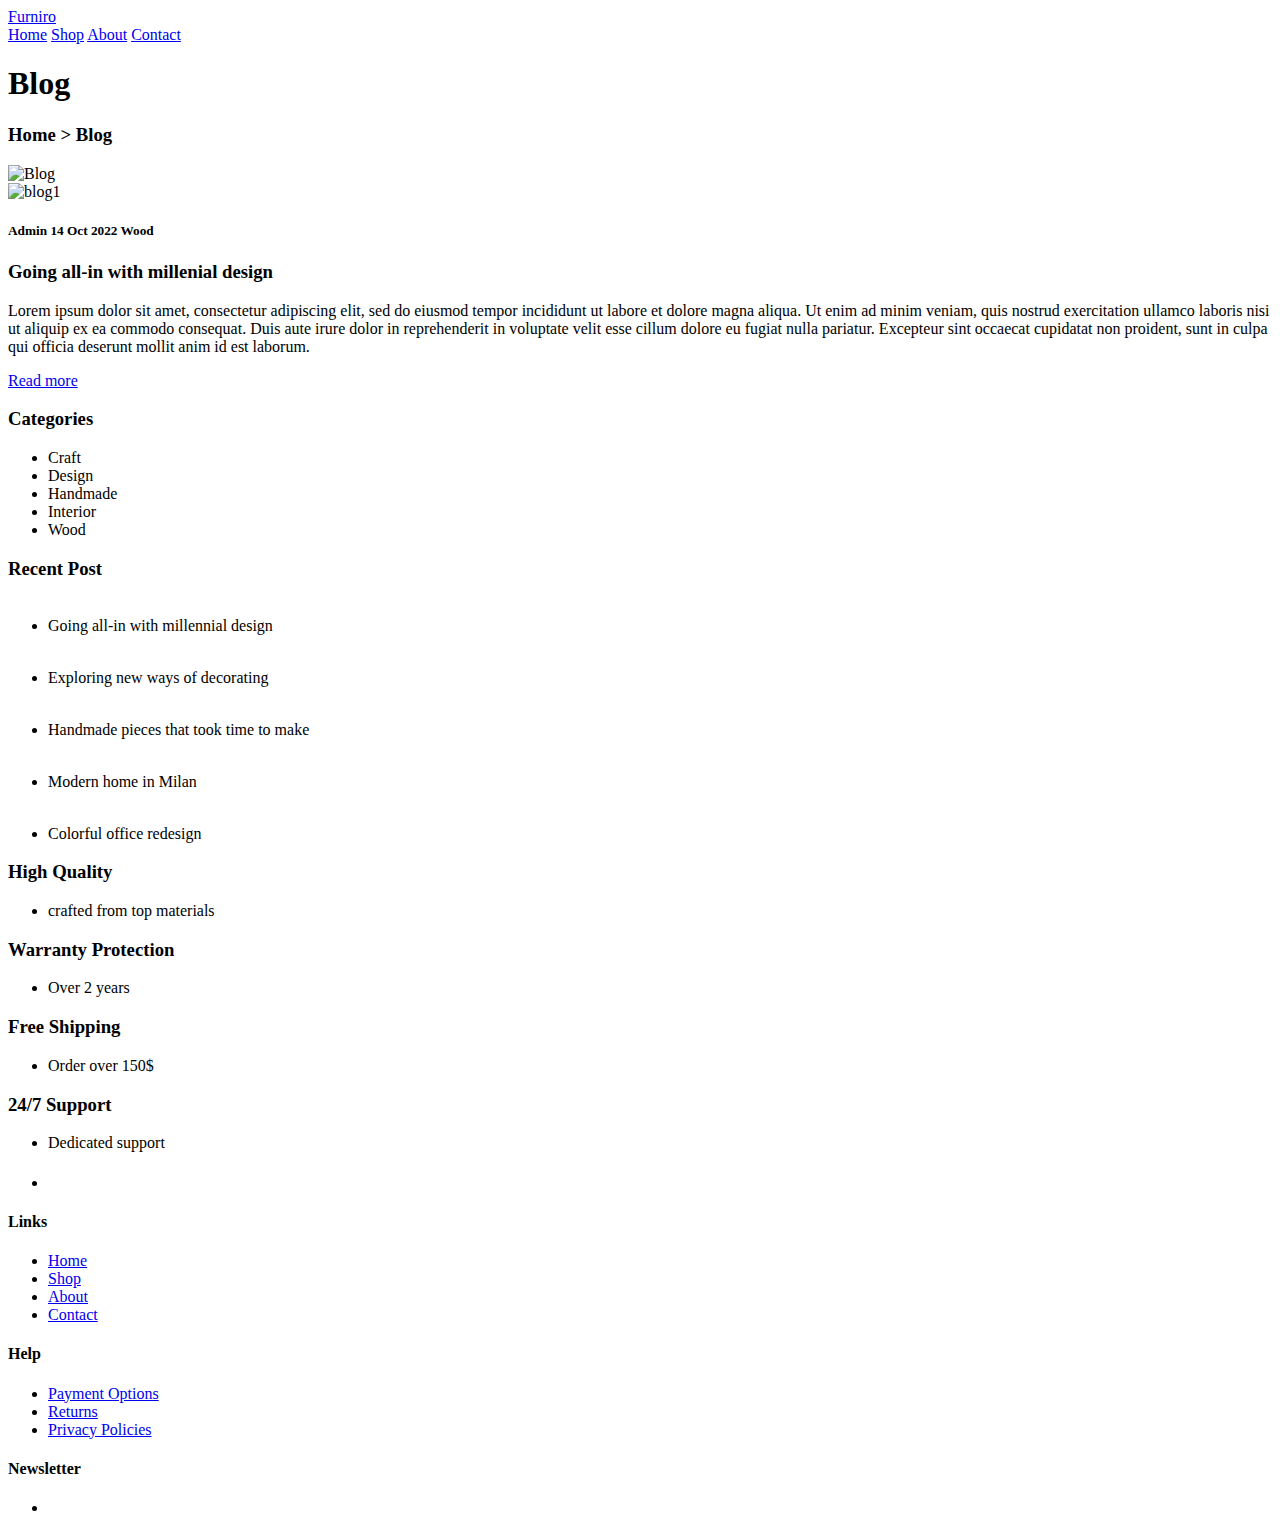
==== blog.html @ 9db1f1de "addBlog.html" ====
<!DOCTYPE html>
<html lang="en">
<head>
    <meta charset="UTF-8">
    <meta name="viewport" content="width=device-width, initial-scale=1.0">
    <title>Blog</title>
    <link rel="stylesheet" href="blogstyle.css">
</head>
<body>
    <header class="header">
        <a href="#" class="logo"><span>Furniro</span></a>

        <nav class="navbar">
            <a href="index.html">Home</a>
            <a href="#">Shop</a>
            <a href="#">About</a>
            <a href="contact.html" class="active">Contact</a>
        </nav>
    </header>

    <article class="article">
        <h1>Blog</h1>
        <h3>Home > Blog</h3>
        <img src="" alt="Blog">
    </article>

    <section class="home">
        <div class="home-content">
            <div class="content-row">
                <div class="left-column">
                    <div class="card">
                        <img src="" alt="blog1">
                        <h5>Admin   14 Oct 2022   Wood</h5>
                        <h3>Going all-in with millenial design</h3>
                        <p>Lorem ipsum dolor sit amet, consectetur adipiscing elit, 
                            sed do eiusmod tempor incididunt ut labore et dolore magna aliqua.
                             Ut enim ad minim veniam, quis nostrud exercitation ullamco laboris 
                             nisi ut aliquip ex ea commodo consequat. Duis aute irure dolor in 
                             reprehenderit in voluptate velit esse cillum dolore eu fugiat nulla 
                             pariatur. Excepteur sint occaecat cupidatat non proident, sunt in culpa 
                             qui officia deserunt mollit anim id est laborum.</p>
                        <a href="#">Read more</a>
                    </div>
                </div>
                <div class="right-comlumn">
                    <div class="card">
                        <div class="categories">
                            <h3>Categories</h3>
                            <ul>
                                <li>Craft</li>
                                <li>Design</li>
                                <li>Handmade</li>
                                <li>Interior</li>
                                <li>Wood</li>
                            </ul>
                        </div>
                      <div class="content">
                        <h3>Recent Post</h3>
                        <ul>
                            <img src="" alt="">
                            <li>Going all-in with millennial design</li>
                        </ul>
                        <ul>
                            <img src="" alt="">
                            <li>Exploring new ways of decorating</li>
                        </ul>
                        <ul>
                            <img src="" alt="">
                            <li>Handmade pieces that took time to make</li>
                        </ul>
                        <ul>
                            <img src="" alt="">
                            <li>Modern home in Milan</li>
                        </ul>
                        <ul>
                            <img src="" alt="">
                            <li>Colorful office redesign</li>
                        </ul>
                      </div>  
                    </div>
                </div>
            </div>
        </div>
        

        <div class="feature-bar">
            <div class="row">
                <div class="feature-item">
                    <h3>High Quality</h3>
                    <ul>
                        <li>crafted from top materials</li>
                    </ul>
                </div>
                <div class="feature-item">
                    <h3>Warranty Protection</h3>
                    <ul>
                        <li>Over 2 years</li>
                    </ul>
                </div>
                <div class="feature-item">
                    <h3>Free Shipping</h3>
                    <ul>
                        <li>Order over 150$</li>
                    </ul>
                </div>
                <div class="feature-item">
                    <h3>24/7 Support</h3>
                    <ul>
                        <li>Dedicated support</li>
                    </ul>
                </div>
            </div>
        </div>
    </section>

    <footer class="footer">
        <div class="container">
            <div class="row">
                <div class="footer-col">
                    <h4></h4>
                    <ul>
                        <li><a href="#"></a></li>
                    </ul>
                </div>
                <div class="footer-col">
                    <h4>Links</h4>
                    <ul>
                        <li><a href="#">Home</a></li>
                        <li><a href="#">Shop</a></li>
                        <li><a href="#">About</a></li>
                        <li><a href="#">Contact</a></li>
                    </ul>
                </div>
                <div class="footer-col">
                    <h4>Help</h4>
                    <ul>
                        <li><a href="#">Payment Options</a></li>
                        <li><a href="#">Returns</a></li>
                        <li><a href="#">Privacy Policies</a></li>
                    </ul>
                </div>
                <div class="footer-col">
                    <h4>Newsletter</h4>
                    <ul>
                        <li><a href="#"></a></li>
                    </ul>
                </div>
            </div>
        </div>
    </footer>
</body>
</html>
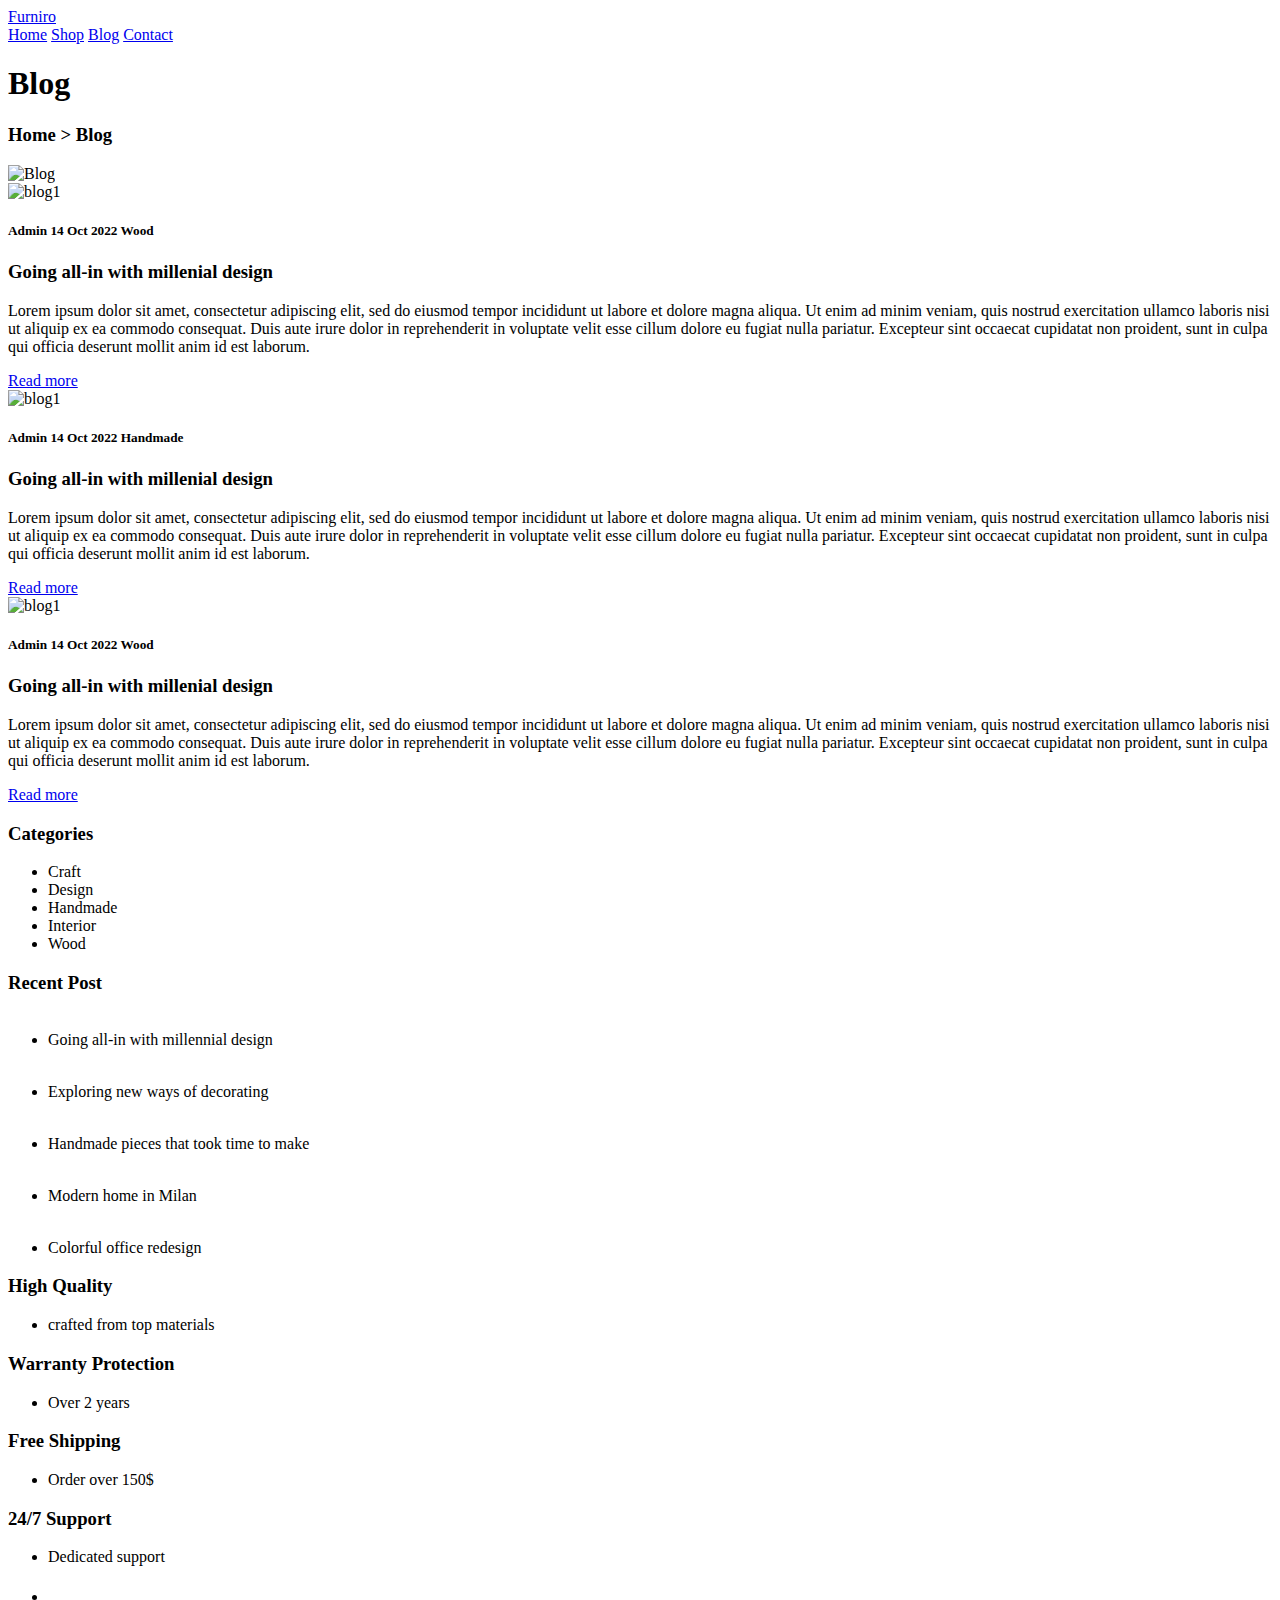
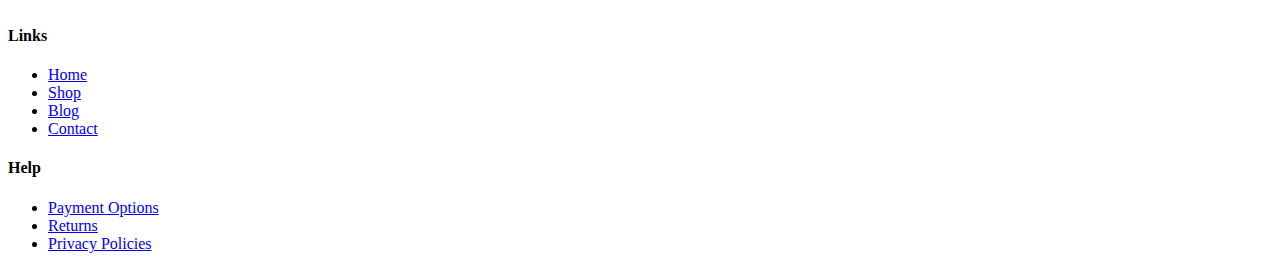
==== commit 490be59c: "AbouttoBlog" ====
--- a/blog.html
+++ b/blog.html
@@ -13,7 +13,7 @@
         <nav class="navbar">
             <a href="index.html">Home</a>
             <a href="#">Shop</a>
-            <a href="#">About</a>
+            <a href="blog.html">Blog</a>
             <a href="contact.html" class="active">Contact</a>
         </nav>
     </header>
@@ -28,6 +28,32 @@
         <div class="home-content">
             <div class="content-row">
                 <div class="left-column">
+                    <div class="card">
+                        <img src="" alt="blog1">
+                        <h5>Admin   14 Oct 2022   Wood</h5>
+                        <h3>Going all-in with millenial design</h3>
+                        <p>Lorem ipsum dolor sit amet, consectetur adipiscing elit, 
+                            sed do eiusmod tempor incididunt ut labore et dolore magna aliqua.
+                             Ut enim ad minim veniam, quis nostrud exercitation ullamco laboris 
+                             nisi ut aliquip ex ea commodo consequat. Duis aute irure dolor in 
+                             reprehenderit in voluptate velit esse cillum dolore eu fugiat nulla 
+                             pariatur. Excepteur sint occaecat cupidatat non proident, sunt in culpa 
+                             qui officia deserunt mollit anim id est laborum.</p>
+                        <a href="#">Read more</a>
+                    </div>
+                    <div class="card">
+                        <img src="" alt="blog1">
+                        <h5>Admin   14 Oct 2022   Handmade</h5>
+                        <h3>Going all-in with millenial design</h3>
+                        <p>Lorem ipsum dolor sit amet, consectetur adipiscing elit, 
+                            sed do eiusmod tempor incididunt ut labore et dolore magna aliqua.
+                             Ut enim ad minim veniam, quis nostrud exercitation ullamco laboris 
+                             nisi ut aliquip ex ea commodo consequat. Duis aute irure dolor in 
+                             reprehenderit in voluptate velit esse cillum dolore eu fugiat nulla 
+                             pariatur. Excepteur sint occaecat cupidatat non proident, sunt in culpa 
+                             qui officia deserunt mollit anim id est laborum.</p>
+                        <a href="#">Read more</a>
+                    </div>
                     <div class="card">
                         <img src="" alt="blog1">
                         <h5>Admin   14 Oct 2022   Wood</h5>
@@ -127,8 +153,8 @@
                     <ul>
                         <li><a href="#">Home</a></li>
                         <li><a href="#">Shop</a></li>
-                        <li><a href="#">About</a></li>
-                        <li><a href="#">Contact</a></li>
+                        <li><a href="blog.html">Blog</a></li>
+                        <li><a href="contact.html">Contact</a></li>
                     </ul>
                 </div>
                 <div class="footer-col">
@@ -139,12 +165,6 @@
                         <li><a href="#">Privacy Policies</a></li>
                     </ul>
                 </div>
-                <div class="footer-col">
-                    <h4>Newsletter</h4>
-                    <ul>
-                        <li><a href="#"></a></li>
-                    </ul>
-                </div>
             </div>
         </div>
     </footer>
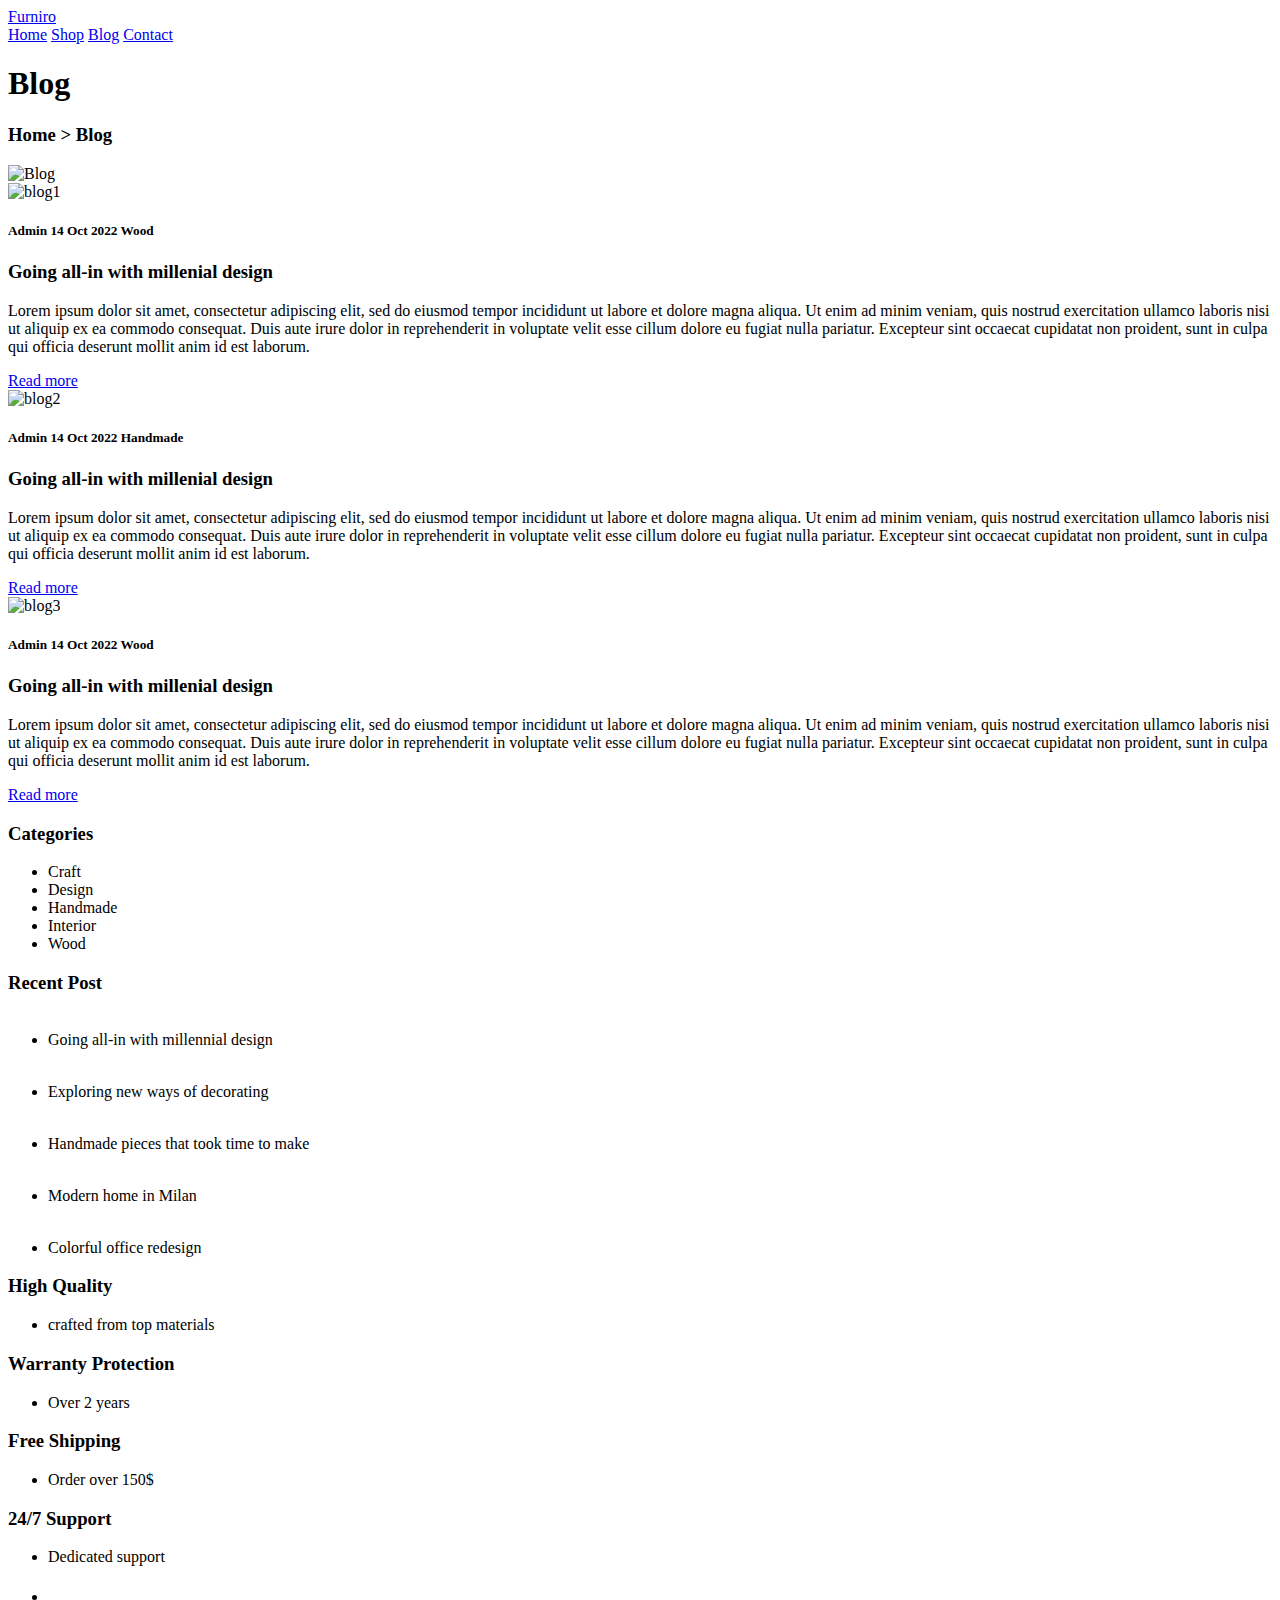
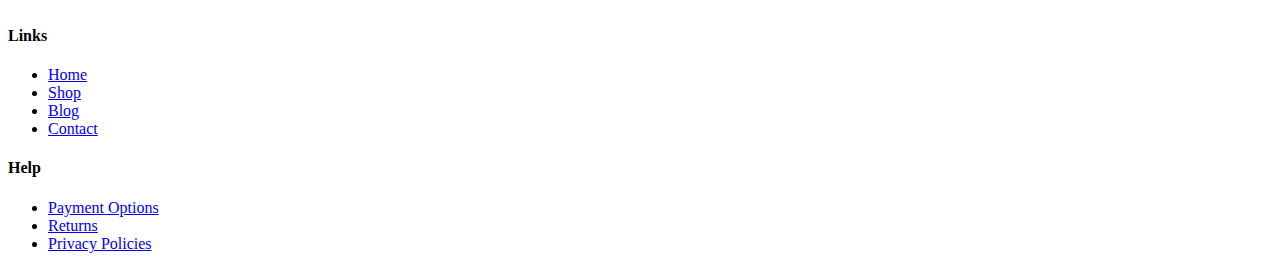
==== commit afd0d61b: "simplenavbar" ====
--- a/blog.html
+++ b/blog.html
@@ -42,7 +42,7 @@
                         <a href="#">Read more</a>
                     </div>
                     <div class="card">
-                        <img src="" alt="blog1">
+                        <img src="" alt="blog2">
                         <h5>Admin   14 Oct 2022   Handmade</h5>
                         <h3>Going all-in with millenial design</h3>
                         <p>Lorem ipsum dolor sit amet, consectetur adipiscing elit, 
@@ -55,7 +55,7 @@
                         <a href="#">Read more</a>
                     </div>
                     <div class="card">
-                        <img src="" alt="blog1">
+                        <img src="" alt="blog3">
                         <h5>Admin   14 Oct 2022   Wood</h5>
                         <h3>Going all-in with millenial design</h3>
                         <p>Lorem ipsum dolor sit amet, consectetur adipiscing elit, 
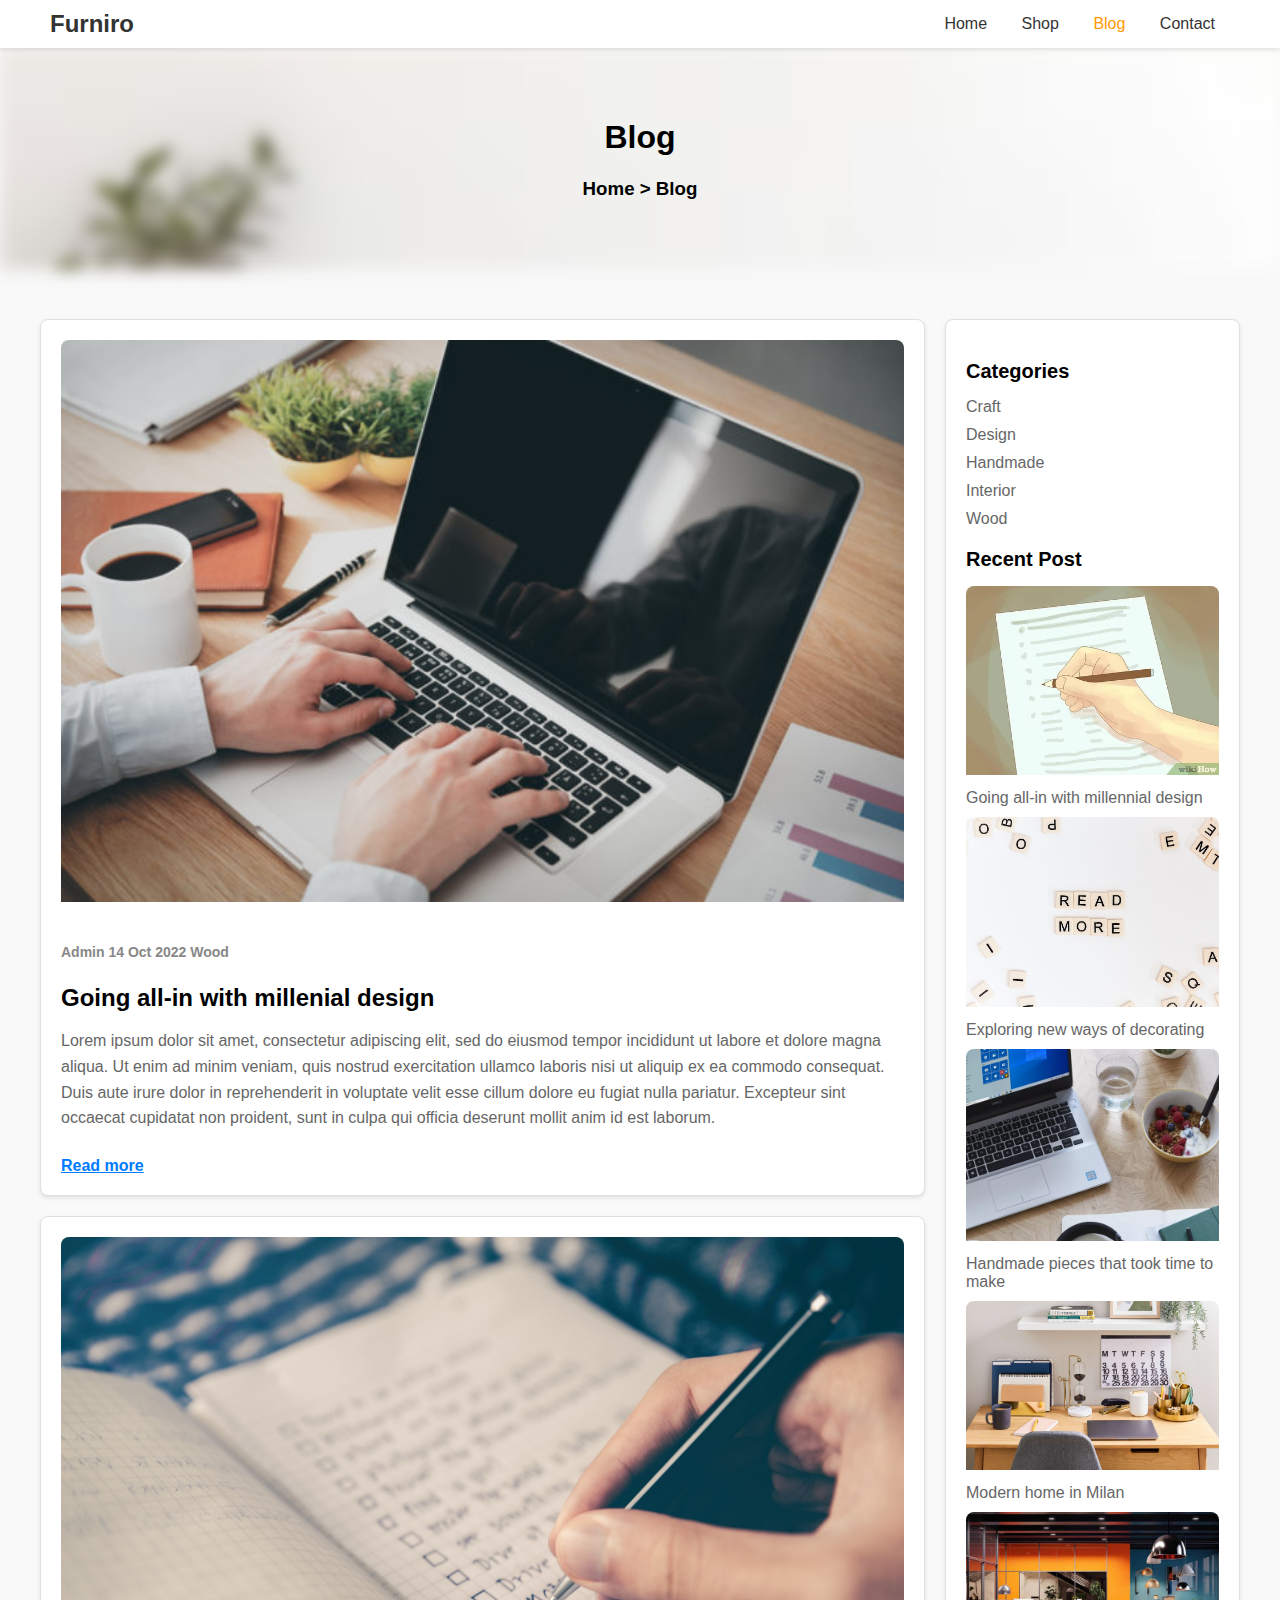
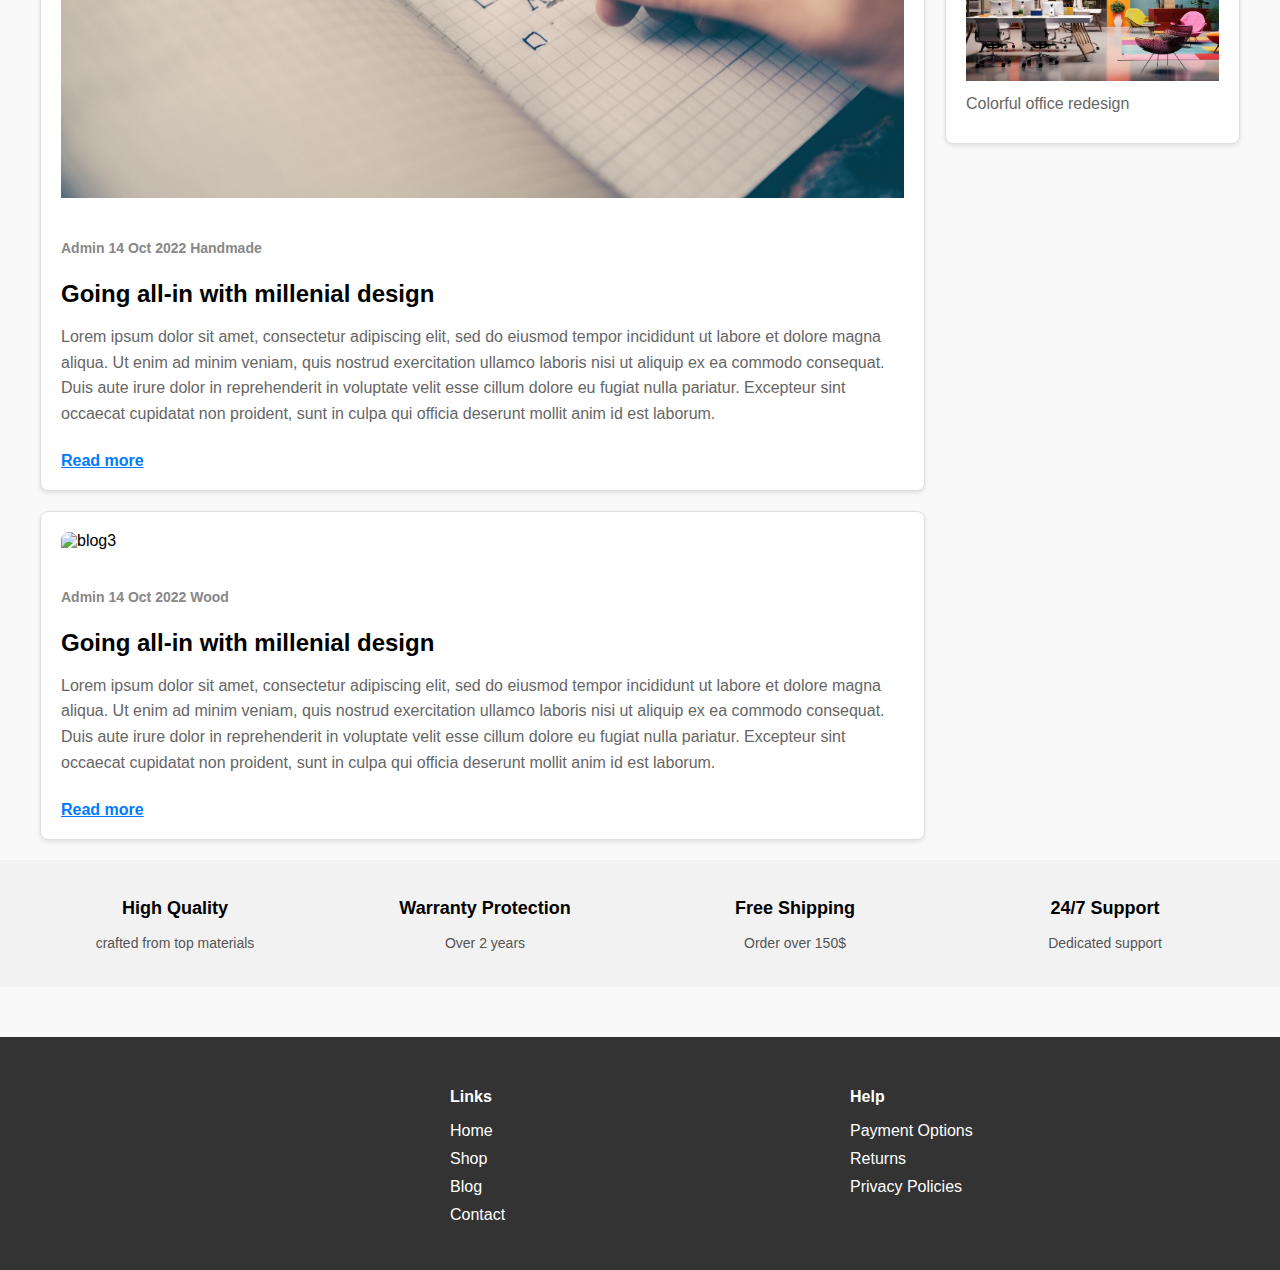
==== commit 394df383: "add blog and contact" ====
--- a/blog.html
+++ b/blog.html
@@ -5,6 +5,7 @@
     <meta name="viewport" content="width=device-width, initial-scale=1.0">
     <title>Blog</title>
     <link rel="stylesheet" href="blogstyle.css">
+    <link rel="stylesheet" href="https://use.fontawesome.com/releases/v6.5.2/css/all.css">
 </head>
 <body>
     <header class="header">
@@ -12,16 +13,16 @@
 
         <nav class="navbar">
             <a href="index.html">Home</a>
-            <a href="#">Shop</a>
-            <a href="blog.html">Blog</a>
-            <a href="contact.html" class="active">Contact</a>
+            <a href="singleProduct.html">Shop</a>
+            <a href="blog.html" class="active">Blog</a>
+            <a href="contact.html">Contact</a>
         </nav>
     </header>
 
     <article class="article">
         <h1>Blog</h1>
         <h3>Home > Blog</h3>
-        <img src="" alt="Blog">
+        <img src="assets/picws.avif" alt="Blog">
     </article>
 
     <section class="home">
@@ -29,7 +30,7 @@
             <div class="content-row">
                 <div class="left-column">
                     <div class="card">
-                        <img src="" alt="blog1">
+                        <img src="assets/mac.jpg" alt="blog1">
                         <h5>Admin   14 Oct 2022   Wood</h5>
                         <h3>Going all-in with millenial design</h3>
                         <p>Lorem ipsum dolor sit amet, consectetur adipiscing elit, 
@@ -42,7 +43,7 @@
                         <a href="#">Read more</a>
                     </div>
                     <div class="card">
-                        <img src="" alt="blog2">
+                        <img src="assets/paper.jpeg" alt="blog2">
                         <h5>Admin   14 Oct 2022   Handmade</h5>
                         <h3>Going all-in with millenial design</h3>
                         <p>Lorem ipsum dolor sit amet, consectetur adipiscing elit, 
@@ -55,7 +56,7 @@
                         <a href="#">Read more</a>
                     </div>
                     <div class="card">
-                        <img src="" alt="blog3">
+                        <img src="assets/blog3.png" alt="blog3">
                         <h5>Admin   14 Oct 2022   Wood</h5>
                         <h3>Going all-in with millenial design</h3>
                         <p>Lorem ipsum dolor sit amet, consectetur adipiscing elit, 
@@ -83,23 +84,23 @@
                       <div class="content">
                         <h3>Recent Post</h3>
                         <ul>
-                            <img src="" alt="">
+                            <img src="assets/recent1.jpg" alt="recent1">
                             <li>Going all-in with millennial design</li>
                         </ul>
                         <ul>
-                            <img src="" alt="">
+                            <img src="assets/recent2.jpg" alt="recent2">
                             <li>Exploring new ways of decorating</li>
                         </ul>
                         <ul>
-                            <img src="" alt="">
+                            <img src="assets/recent3.webp" alt="recent3">
                             <li>Handmade pieces that took time to make</li>
                         </ul>
                         <ul>
-                            <img src="" alt="">
+                            <img src="assets/recent4.jpg" alt="recent4">
                             <li>Modern home in Milan</li>
                         </ul>
                         <ul>
-                            <img src="" alt="">
+                            <img src="assets/recent5.jpg" alt="recent5">
                             <li>Colorful office redesign</li>
                         </ul>
                       </div>  
@@ -112,25 +113,25 @@
         <div class="feature-bar">
             <div class="row">
                 <div class="feature-item">
-                    <h3>High Quality</h3>
+                    <h3><i class="fa-solid fa-trophy"></i>High Quality</h3>
                     <ul>
                         <li>crafted from top materials</li>
                     </ul>
                 </div>
                 <div class="feature-item">
-                    <h3>Warranty Protection</h3>
+                    <h3><i class="fa-regular fa-square-check"></i>Warranty Protection</h3>
                     <ul>
                         <li>Over 2 years</li>
                     </ul>
                 </div>
                 <div class="feature-item">
-                    <h3>Free Shipping</h3>
+                    <h3><i class="fa-solid fa-hand-holding-heart"></i>Free Shipping</h3>
                     <ul>
                         <li>Order over 150$</li>
                     </ul>
                 </div>
                 <div class="feature-item">
-                    <h3>24/7 Support</h3>
+                    <h3><i class="fa-solid fa-headset"></i>24/7 Support</h3>
                     <ul>
                         <li>Dedicated support</li>
                     </ul>
--- a/blogstyle.css
+++ b/blogstyle.css
@@ -0,0 +1,219 @@
+body {
+    font-family: 'Nunion', sans-serif;
+    margin: 0;
+    padding: 0;
+    box-sizing: border-box;
+    background-color: #f9f9f9;
+}
+
+.header {
+    background-color: #fff;
+    display: flex;
+    justify-content: space-between;
+    align-items: center;
+    padding: 10px 50px;
+    box-shadow: 0 2px 4px rgba(0, 0, 0, 0.1);
+}
+
+.header .logo {
+    font-size: 24px;
+    font-weight: bold;
+    color: #333;
+    text-decoration: none;
+}
+
+.header .navbar a {
+    color: #333;
+    text-decoration: none;
+    margin: 0 15px;
+    padding: 8px 0;
+}
+
+.header .navbar a.active, 
+.header .navbar a:hover {
+    color: #ff9900;
+}
+
+.article {
+    position: relative;
+    text-align: center;
+    color: black;
+    padding: 50px 0;
+}
+
+.article img {
+    position: absolute;
+    top: 0;
+    left: 0;
+    width: 100%;
+    height: 100%;
+    object-fit: cover;
+    filter: blur(8px);
+    z-index: -1;
+}
+
+.article h1, .article h3 {
+    position: relative;
+    z-index: 1;
+}
+.home {
+    padding: 50px 0;
+}
+
+.home-content {
+    max-width: 1200px;
+    margin: 0 auto;
+}
+
+.content-row {
+    display: flex;
+    justify-content: space-between;
+}
+
+.left-column {
+    flex: 3;
+    margin-right: 20px;
+}
+
+.right-comlumn {
+    flex: 1;
+}
+
+.card {
+    background-color: #fff;
+    border: 1px solid #e0e0e0;
+    border-radius: 8px;
+    padding: 20px;
+    margin-bottom: 20px;
+    box-shadow: 0 2px 4px rgba(0, 0, 0, 0.1);
+}
+
+.card img {
+    width: 100%;
+    border-radius: 8px 8px 0 0;
+    margin-bottom: 15px;
+}
+
+.card h5 {
+    font-size: 14px;
+    color: #888;
+    margin-bottom: 10px;
+}
+
+.card h3 {
+    font-size: 24px;
+    margin-bottom: 15px;
+}
+
+.card p {
+    font-size: 16px;
+    color: #666;
+    line-height: 1.6;
+}
+
+.card a {
+    display: inline-block;
+    margin-top: 10px;
+    color: #007BFF;
+    font-weight: bold;
+}
+
+.categories h3,
+.content h3 {
+    font-size: 20px;
+    margin-bottom: 15px;
+}
+
+.categories ul,
+.content ul {
+    list-style: none;
+    padding: 0;
+    margin: 0;
+}
+
+.categories ul li,
+.content ul li {
+    font-size: 16px;
+    color: #666;
+    margin-bottom: 10px;
+}
+
+.content ul img {
+    width: 100%;
+    height: auto;
+    margin-bottom: 10px;
+}
+.feature-bar {
+    background-color: #f2f2f2;
+    padding: 20px;
+}
+
+.feature-bar .row {
+    display: flex;
+    justify-content: space-around;
+}
+
+.feature-item {
+    text-align: center;
+    flex: 1;
+    margin: 0 10px;
+}
+
+.feature-item h3 {
+    font-size: 18px;
+    margin-bottom: 10px;
+}
+
+.feature-item ul {
+    list-style: none;
+    padding: 0;
+}
+
+.feature-item ul li {
+    font-size: 14px;
+    color: #555;
+}
+
+.footer {
+    background-color: #333;
+    color: white;
+    padding: 20px;
+}
+
+.footer .container {
+    max-width: 1200px;
+    margin: 0 auto;
+}
+
+.footer .row {
+    display: flex;
+    justify-content: space-between;
+    flex-wrap: wrap;
+}
+
+.footer-col {
+    flex: 1;
+    padding: 10px;
+}
+
+.footer-col h4 {
+    margin-bottom: 10px;
+}
+
+.footer-col ul {
+    list-style: none;
+    padding: 0;
+}
+
+.footer-col ul li {
+    margin-bottom: 10px;
+}
+
+.footer-col ul li a {
+    color: white;
+    text-decoration: none;
+}
+
+.footer-col ul li a:hover {
+    text-decoration: underline;
+}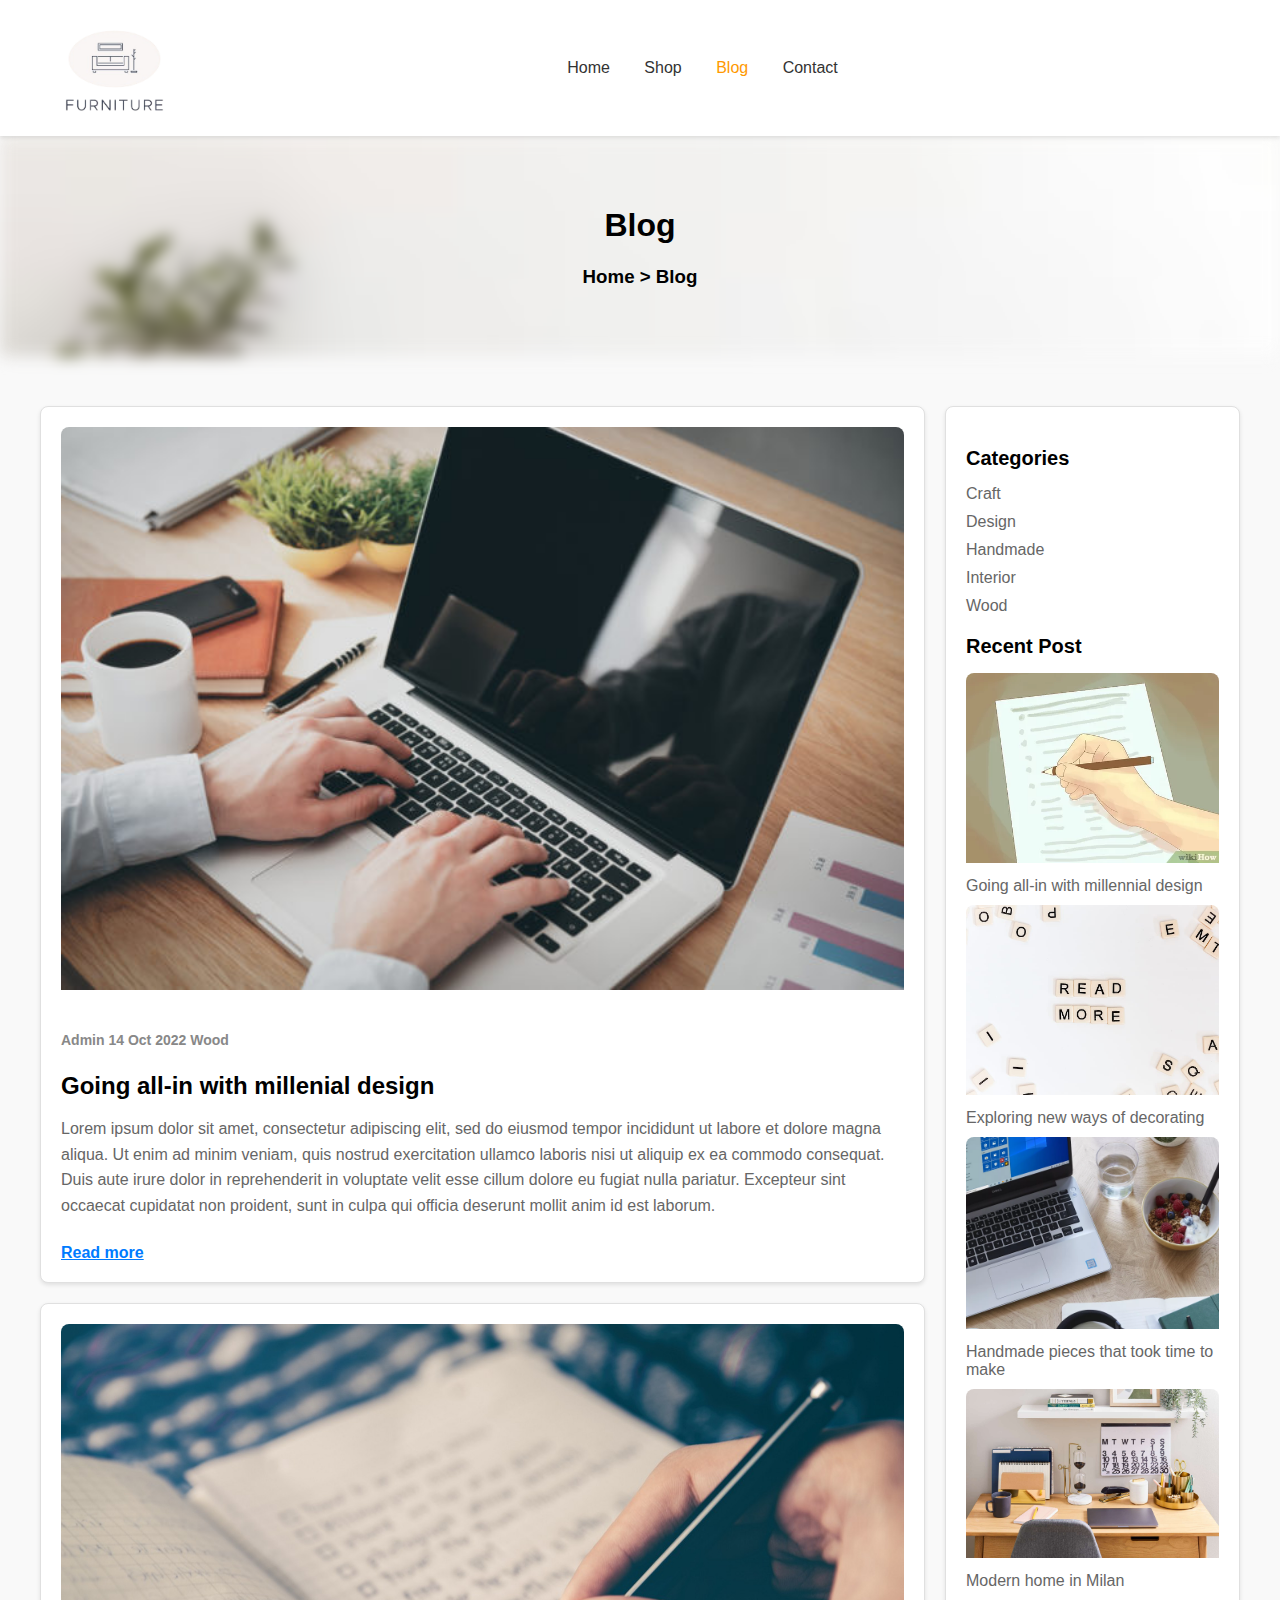
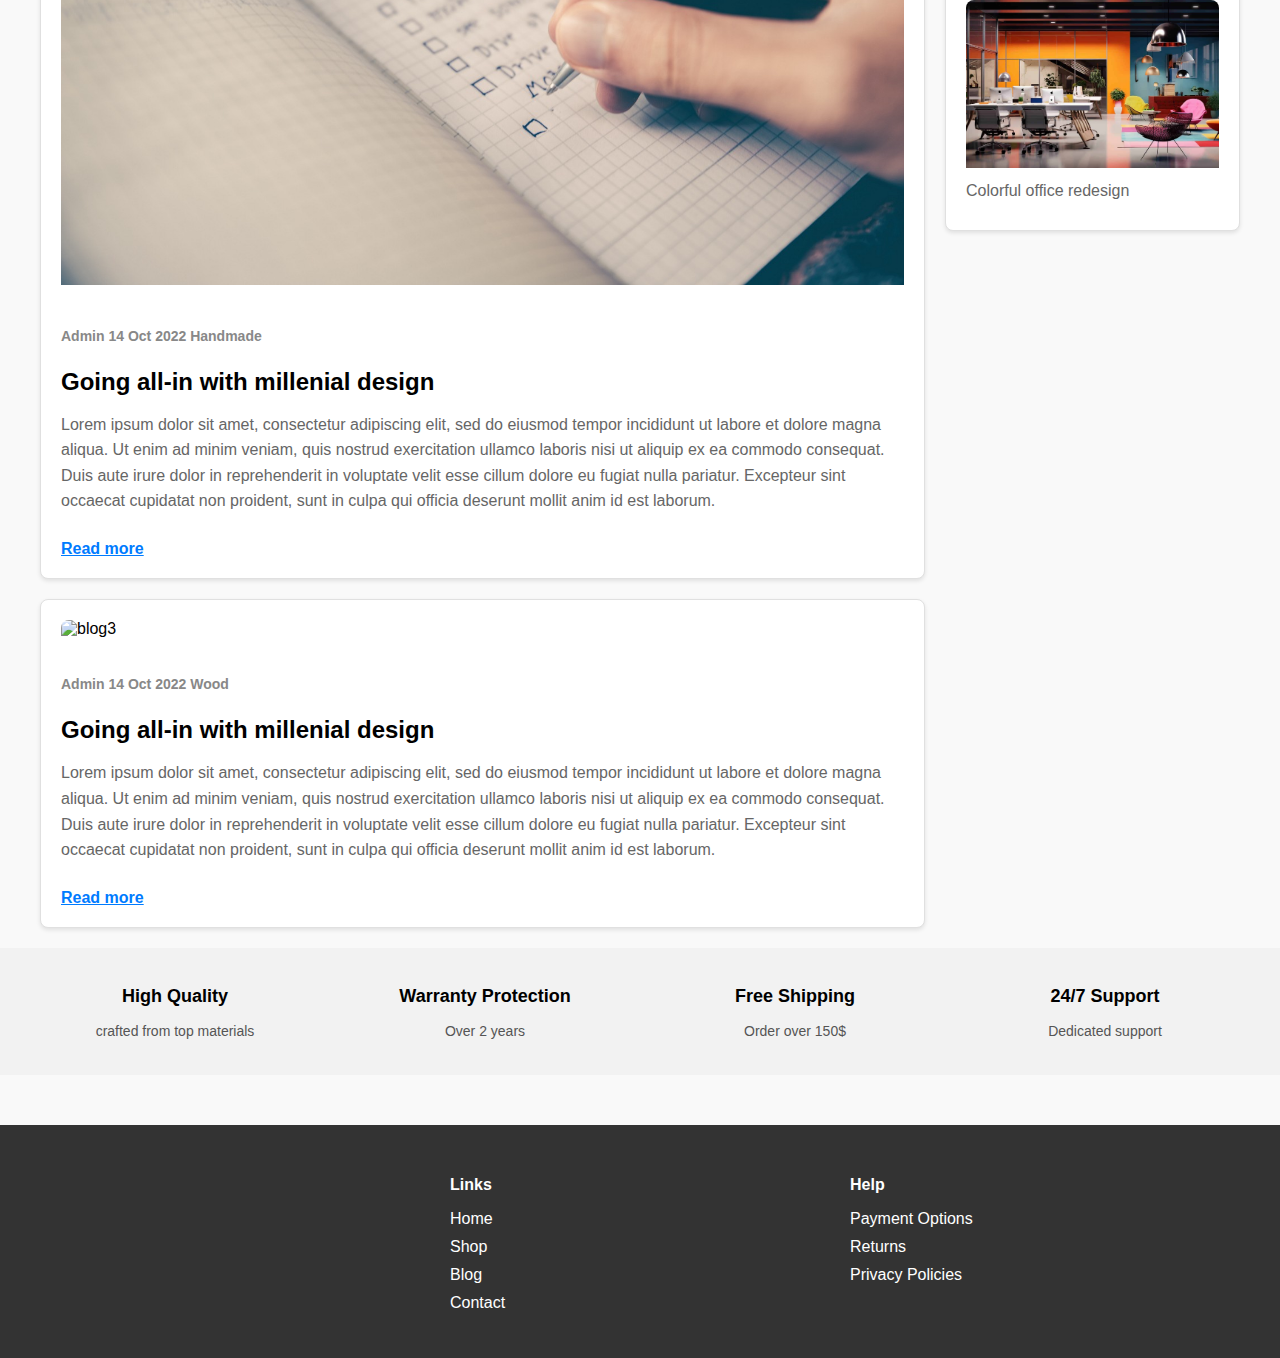
==== commit 0b2a48b8: "synchronization header" ====
--- a/blog.html
+++ b/blog.html
@@ -9,14 +9,19 @@
 </head>
 <body>
     <header class="header">
-        <a href="#" class="logo"><span>Furniro</span></a>
-
+        <img src="./assets/logo.png" alt="logo" width="125px" class="logo">
         <nav class="navbar">
             <a href="index.html">Home</a>
             <a href="singleProduct.html">Shop</a>
             <a href="blog.html" class="active">Blog</a>
             <a href="contact.html">Contact</a>
         </nav>
+        <div class="icons">
+            <a href=""> <i class="fa-regular fa-user"></i> </a>
+            <a href=""> <i class="fa-solid fa-magnifying-glass"></i> </a>
+            <a href=""> <i class="fa-regular fa-heart"></i> </a>
+            <a href=""> <i class="fa-solid fa-cart-shopping"></i> </a>                
+        </div>
     </header>
 
     <article class="article">
